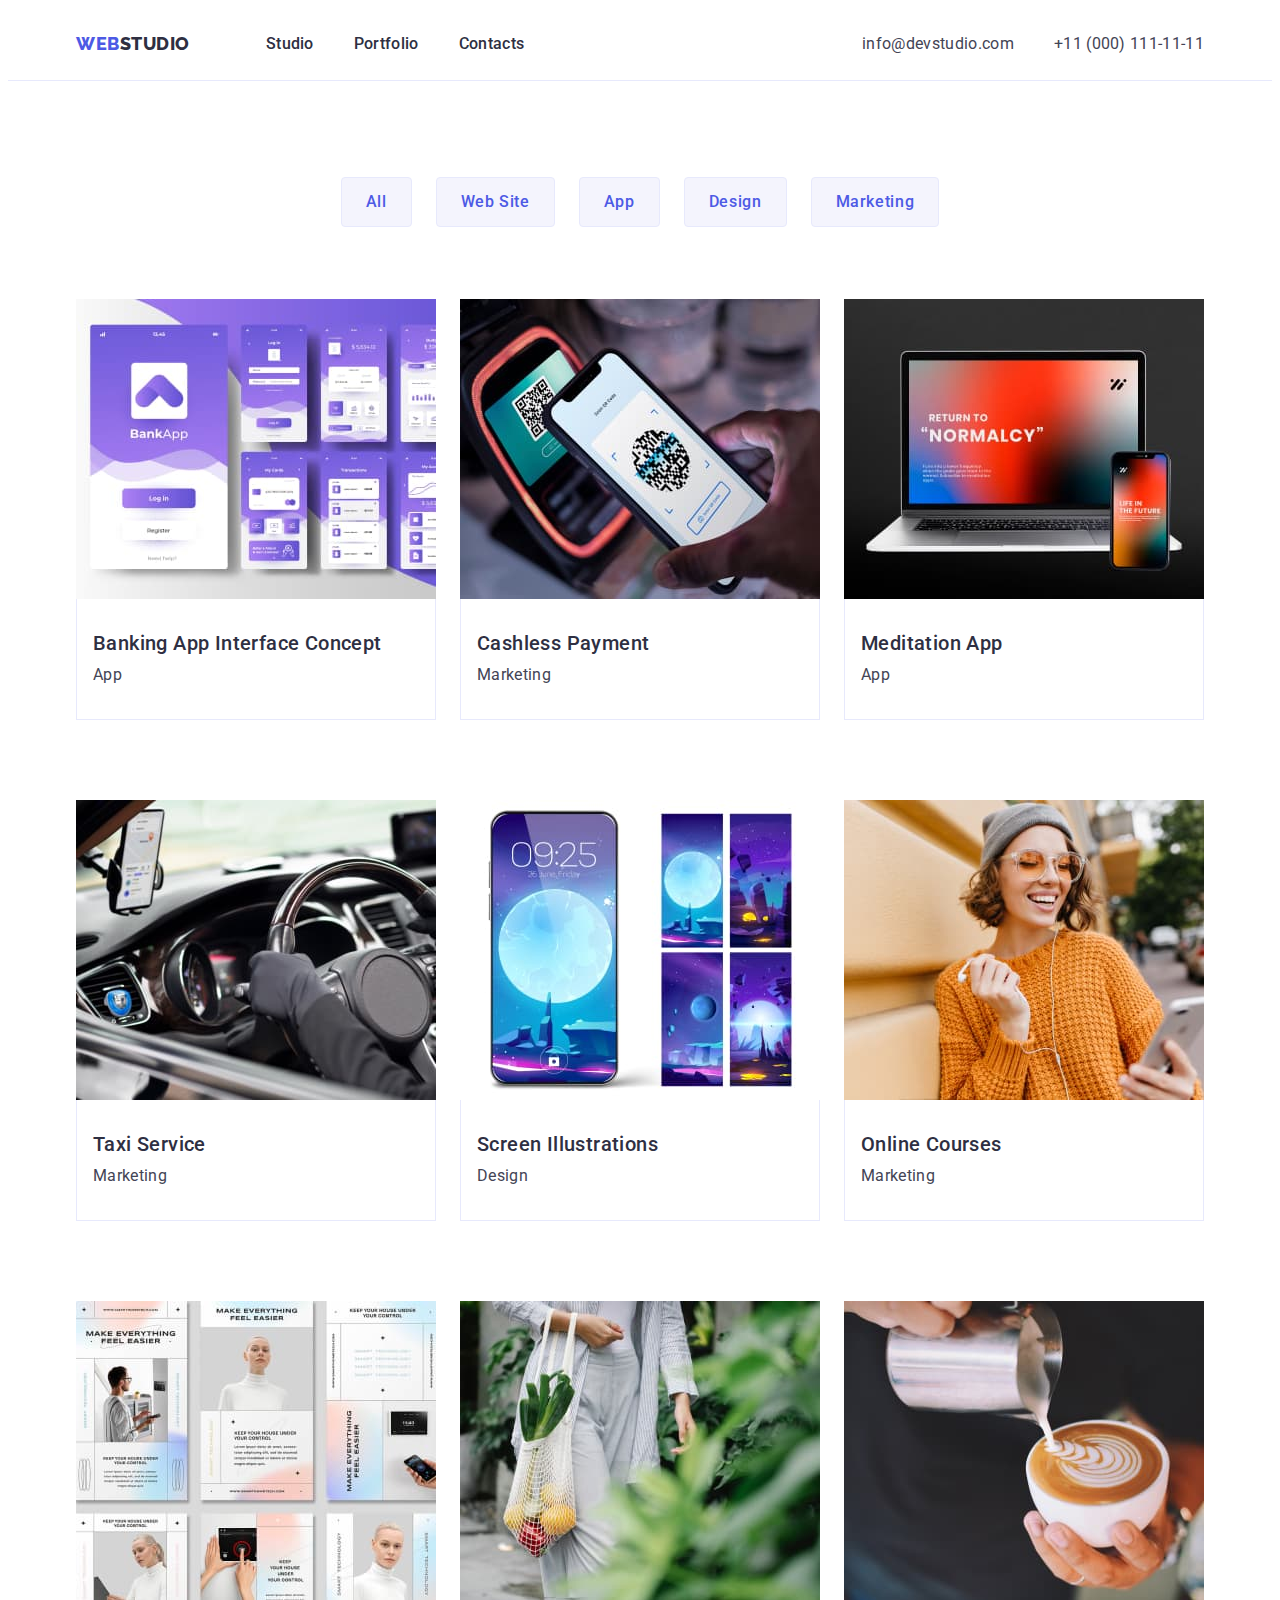
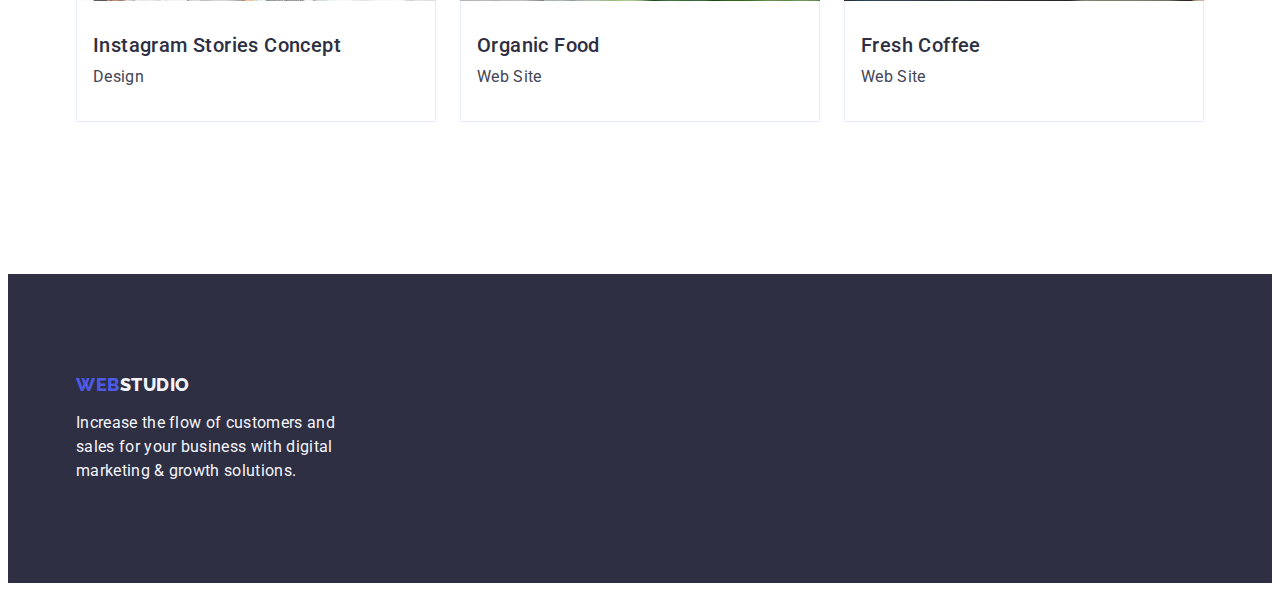
==== portfolio.html @ d4481805 "Initial commit" ====
<!DOCTYPE html>
<html lang="en">

<head>
    <meta charset="UTF-8">
    <meta http-equiv="X-UA-Compatible" content="IE=edge">
    <meta name="viewport" content="width=device-width, initial-scale=1.0">
    <title>Portfolio</title>
    <link rel="preconnect" href="https://fonts.googleapis.com">
    <link rel="preconnect" href="https://fonts.gstatic.com" crossorigin>
    <link
        href="https://fonts.googleapis.com/css2?family=Raleway:wght@800&family=Roboto:wght@400;500;700;900&display=swap"
        rel="stylesheet">
    <link rel="stylesheet" href="https://cdnjs.cloudflare.com/ajax/libs/modern-normalize/1.1.0/modern-normalize.min.css"
        integrity="sha512-wpPYUAdjBVSE4KJnH1VR1HeZfpl1ub8YT/NKx4PuQ5NmX2tKuGu6U/JRp5y+Y8XG2tV+wKQpNHVUX03MfMFn9Q=="
        crossorigin="anonymous" referrerpolicy="no-referrer" />
    <link rel="stylesheet" href="./css/styles.css" />
</head>

<body>

    <!--Шапка сайту-->

    <header class="page-hdr">
        <div class="container page-header-container">
            <nav class="page-nav nav-menu">
                <a class="link logo-web" href="./index.html">Web<span class="logo-studioup">Studio</span></a>

                <ul class="list nav">
                    <li><a class="link nav-link" href="./index.html">Studio</a></li>
                    <li><a class="link nav-link" href="./portfolio.html">Portfolio</a></li>
                    <li><a class="link nav-link" href="">Contacts</a></li>
                </ul>
            </nav>

            <address class="adrs">
                <ul class="address-links list">
                    <li><a class="link" href="mailto:info@devstudio.com">info@devstudio.com</a> </li>
                    <li><a class="link" href="tel:+110001111111">+11 (000) 111-11-11</a></li>
                </ul>
            </address>
        </div>
    </header>

    <main>

        <!--Перша секція-->

        <section class="section section-photo">
            <div class="container">
                <h1 class="visually-hidden">All</h1>
                <ul class="filter-btn list">
                    <li><button class="btn" type="button">All</button></li>
                    <li><button class="btn" type="button">Web Site</button></li>
                    <li><button class="btn" type="button">App</button></li>
                    <li><button class="btn" type="button">Design</button></li>
                    <li><button class="btn" type="button">Marketing</button></li>
                </ul>

                <ul class="item-photo list">
                    <li class="item-card">
                        <a class="link" href=""><img class="down-card" src="./images/banking-app-interface-concept.jpg"
                                alt="Banking App Interface Concept" width="360">
                            <div class="text-card">
                                <h2 class="title">Banking App Interface Concept</h2>
                                <p class="subtitle">App</p>
                            </div>
                        </a>
                    </li>
                    <li class="item-card">
                        <a class="link" href=""><img class="down-card" src="./images/cashless-payment.jpg"
                                alt="Cashless Payment" width="360">
                            <div class="text-card">
                                <h2 class="title">Cashless Payment</h2>
                                <p class="subtitle">Marketing</p>
                            </div>
                        </a>
                    </li>
                    <li class="item-card">
                        <a class="link" href=""><img class="down-card" src="./images/meditation-app.jpg"
                                alt="Meditation App" width="360">
                            <div class="text-card">
                                <h2 class="title">Meditation App</h2>
                                <p class="subtitle">App</p>
                            </div>
                        </a>
                    </li>
                    <li class="item-card">
                        <a class="link" href=""><img class="down-card" src="./images/taxi-service.jpg"
                                alt="Taxi Service" width="360">
                            <div class="text-card">
                                <h2 class="title">Taxi Service</h2>
                                <p class="subtitle">Marketing</p>
                            </div>
                        </a>
                    </li>
                    <li class="item-card">
                        <a class="link" href=""><img class="down-card" src="./images/screen-illustrations.jpg"
                                alt="Screen Illustrations" width="360">
                            <div class="text-card">
                                <h2 class="title">Screen Illustrations</h2>
                                <p class="subtitle">Design</p>
                            </div>
                        </a>
                    </li>
                    <li class="item-card">
                        <a class="link" href=""><img class="down-card" src="./images/online-courses.jpg"
                                alt="Online Courses" width="360">
                            <div class="text-card">
                                <h2 class="title">Online Courses</h2>
                                <p class="subtitle">Marketing</p>
                            </div>
                        </a>
                    </li>
                    <li class="item-card">
                        <a class="link" href=""><img class="down-card" src="./images/instagram-stories-concept.jpg"
                                alt="Instagram Stories Concept" width="360">
                            <div class="text-card">
                                <h2 class="title">Instagram Stories Concept</h2>
                                <p class="subtitle">Design</p>
                            </div>
                        </a>
                    </li>
                    <li class="item-card">
                        <a class="link" href=""><img class="down-card" src="./images/organic-food.jpg"
                                alt="Organic Food" width="360">
                            <div class="text-card">
                                <h2 class="title">Organic Food</h2>
                                <p class="subtitle">Web Site</p>
                            </div>
                        </a>
                    </li>
                    <li class="item-card">
                        <a class="link" href=""><img class="down-card" src="./images/fresh-coffee.jpg"
                                alt="Fresh Coffee" width="360">
                            <div class="text-card">
                                <h2 class="title">Fresh Coffee</h2>
                                <p class="subtitle">Web Site</p>
                            </div>
                        </a>
                    </li>
                </ul>
            </div>
        </section>

    </main>

    <!--Підвал-->

    <footer class="foot-menu">
        <div class="container">
            <a class="link logo-webfoot" href="./index.html">Web<span class="logo-studiofoot">Studio</span></a>
            <p class="foot-text">Increase the flow of customers and sales for your business with digital marketing &
                growth
                solutions.</p>
        </div>
    </footer>



</body>

</html>
---- css/styles.css ----
/* root */

:root {
  --fontfamily: "Roboto", sans-serif;
  --fontfamilysecond: "Raleway", sans-serif;
  --maincolor: #434455;
  --textcolor: #2e2f42;
  --secondarycolor: #f4f4fd;
  --backgroundcolor: #ffffff;
  --logowebcolor: #4d5ae5;
  --activebackbtncolor: #404bbf;
  --btnbordercolor: #e7e9fc;
}

/* Скидання стилів браузера  */

.list {
  list-style: none;
}

.link {
  text-decoration: none;
}

h1,
h2,
h3,
h4,
p {
  margin-top: 0;
  margin-bottom: 0;
}

ul,
ol {
  margin-top: 0;
  margin-bottom: 0;
  padding-left: 0;
}

img {
  display: block;
}

.container {
  width: 1158px;
  padding: 0 15px;
  margin-left: auto;
  margin-right: auto;
}

/* border-box ===========================================================*/

html {
  box-sizing: border-box;
}

/* Це рамка блоків для верстки. Потім потрібно буде видалити =============================*/

.box {
  outline: 2px solid orangered;
}

*,
*::before,
*::after {
  box-sizing: inherit;
}

/*body* - глобальні стилі */

body {
  font-family: var(--fontfamily);
  color: var(--maincolor);
  background-color: var(--backgroundcolor);
}

.section {
  padding-top: 120px;
  padding-bottom: 120px;
}

.title {
  margin-top: 0;
  margin-bottom: 8px;
}

.visually-hidden {
  position: absolute;
  width: 1px;
  height: 1px;
  margin: -1px;
  border: 0;
  padding: 0;

  white-space: nowrap;
  clip-path: inset(100%);
  clip: rect(0 0 0 0);
  overflow: hidden;
}

/* Header */

.page-hdr {
  border-bottom: 1px solid var(--btnbordercolor);
}

.page-header-container {
  display: flex;
  align-items: center;
}

.page-nav {
  display: flex;
  align-items: center;
}

.nav-menu > a {
  font-size: 18px;
  font-weight: 800;
  font-size: 18px;
  line-height: 1.17;
  display: flex;
  align-items: center;
  letter-spacing: 0.03em;
  text-transform: uppercase;
}

.logo-web {
  color: var(--logowebcolor);
  font-family: var(--fontfamilysecond);
  margin-right: 76px;
}

/* Лого Studio верх */

.logo-studioup {
  color: var(--textcolor);
  font-family: var(--fontfamilysecond);
}

/* Лого Studio низ */

.logo-studiofoot {
  color: var(--secondarycolor);
  font-family: var(--fontfamilysecond);
}

/* Навігація */

.nav {
  display: flex;
  align-items: center;
  gap: 40px;
}

.nav-link {
  display: block;
  font-weight: 500;
  line-height: 1.5;
  letter-spacing: 0.02em;
  color: var(--textcolor);
  padding: 24px 0;
}

.nav-link:hover,
.nav-link:focus {
  color: var(--activebackbtncolor);
}

/* Contacts */

.adrs {
  font-style: normal;
  margin-left: auto;
}

.address-links {
  display: flex;
  align-items: center;
  gap: 40px;
}

.address-links .link {
  font-weight: 400;
  line-height: 1.5;
  letter-spacing: 0.02em;
  color: var(--maincolor);
}

.address-links .link:hover,
.address-links .link:focus {
  color: var(--activebackbtncolor);
}

/* Перша секція / Hero */

.hero {
  background-color: var(--textcolor);
  text-align: center;
  padding-top: 188px;
  padding-bottom: 188px;
}

.hero-title {
  font-weight: 700;
  font-size: 56px;
  line-height: 1.07;
  margin-top: 0;
  margin-right: auto;
  margin-left: auto;
  letter-spacing: 0.02em;
  color: var(--backgroundcolor);

  margin-bottom: 40px;
  display: block;
  max-width: 496px;
}

.hero-btn {
  font-weight: 500;
  font-size: 16px;
  line-height: 1.5;

  align-items: center;
  letter-spacing: 0.04em;
  font-family: var(--fontfamily);
  color: var(--backgroundcolor);
  background-color: var(--logowebcolor);
  cursor: pointer;
  border-radius: 4px;
  padding: 16px 32px;
  display: block;
  margin-left: auto;
  margin-right: auto;
  min-width: 169px;
  height: 56px;
  border: none;
}

.hero-btn:hover,
.hero-btn:focus {
  background-color: var(--activebackbtncolor);
}

/* Друга секція / advantages */

.advant {
  width: 264px;
}

.advantages {
  display: flex;
  gap: 24px;
}

.tit .title {
  font-weight: 500;
  font-size: 20px;
  line-height: 1.2;
  letter-spacing: 0.02em;
  color: var(--textcolor);
  background-color: var(--backgroundcolor);
}

.text-title {
  font-weight: 400;
  font-size: 16px;
  line-height: 1.5;
  letter-spacing: 0.02em;
}

/* Третя секція */

.no-padding {
  padding-top: 0;
}

.headline {
  font-weight: 700;
  font-size: 36px;
  line-height: 1.11;
  text-align: center;
  letter-spacing: 0.02em;
  text-transform: capitalize;
  color: var(--textcolor);
  padding-top: 0;
  margin-top: 0;
  margin-bottom: 72px;
}

.list-doing {
  display: flex;
  gap: 24px;
}

.wedoing {
  display: block;
  width: 360px;
}

/* Четверта секція */

.section-team {
  background-color: var(--secondarycolor);
  filter: drop-shadow(0px 4px 4px rgba(0, 0, 0, 0.25));
}

.master-photo {
  background-color: var(--backgroundcolor);
}

.tit-container {
  padding: 32px 16px;
  box-shadow: 0px 1px 6px rgba(46, 47, 66, 0.08),
    0px 1px 1px rgba(46, 47, 66, 0.16), 0px 2px 1px rgba(46, 47, 66, 0.08);
  border-radius: 0px 0px 4px 4px;
}

.name-center {
  text-align: center;
}

.headline-team {
  font-weight: 700;
  font-size: 36px;
  line-height: 1.11;
  text-align: center;
  letter-spacing: 0.02em;
  text-transform: capitalize;
  color: var(--textcolor);
  margin-top: 0;
  margin-bottom: 72px;
}

.team-img {
  display: flex;
  gap: 24px;
}

/* Перша секція Portfolio */

.btn {
  font-weight: 500;
  font-size: 16px;
  font-family: var(--fontfamily);
  line-height: 1.5;
  display: flex;
  align-items: center;
  text-align: center;
  letter-spacing: 0.04em;
  color: var(--logowebcolor);
  background-color: var(--secondarycolor);
  cursor: pointer;
  border-radius: 4px;
  padding: 12px 24px;
  display: inline-block;
  border: 1px solid var(--btnbordercolor);
}

.btn:hover,
.btn:focus,
.btn:active {
  color: var(--backgroundcolor);
  background-color: var(--activebackbtncolor);
  border: 1px solid transparent;
}

/* Друга секція Portfolio */

.section-photo {
  padding-top: 96px;
}

.filter-btn {
  display: flex;
  justify-content: center;
  gap: 24px;
  margin-bottom: 72px;
}

.item-card {
  padding-bottom: 32px;
}

.item-photo {
  display: flex;
  flex-wrap: wrap;

  gap: 24px;
  row-gap: 48px;
}

.item-photo .title {
  font-weight: 500;
  font-size: 20px;
  line-height: 1.2;
  letter-spacing: 0.02em;
  color: var(--textcolor);
}

.item-photo .subtitle {
  font-family: var(--fontfamily);
  font-weight: 400;
  font-size: 16px;
  line-height: 1.5;
  letter-spacing: 0.02em;
  color: var(--maincolor);
}

.text-card {
  padding: 32px 16px;

  border: 1px solid var(--btnbordercolor);
  border-top: 0;
}

/* Підвал */

.logo-webfoot {
  font-size: 18px;
  font-weight: 800;
  line-height: 1.17;
  display: flex;
  align-items: center;
  letter-spacing: 0.03em;
  text-transform: uppercase;
  display: block;
  color: var(--logowebcolor);
  font-family: var(--fontfamilysecond);
  margin-bottom: 16px;
  display: inline-block;
}

.foot-menu {
  background-color: var(--textcolor);
  padding-top: 100px;
  padding-bottom: 100px;
}

.foot-text {
  font-weight: 400;
  line-height: 1.5;
  letter-spacing: 0.02em;
  color: var(--secondarycolor);
  width: 264px;
}
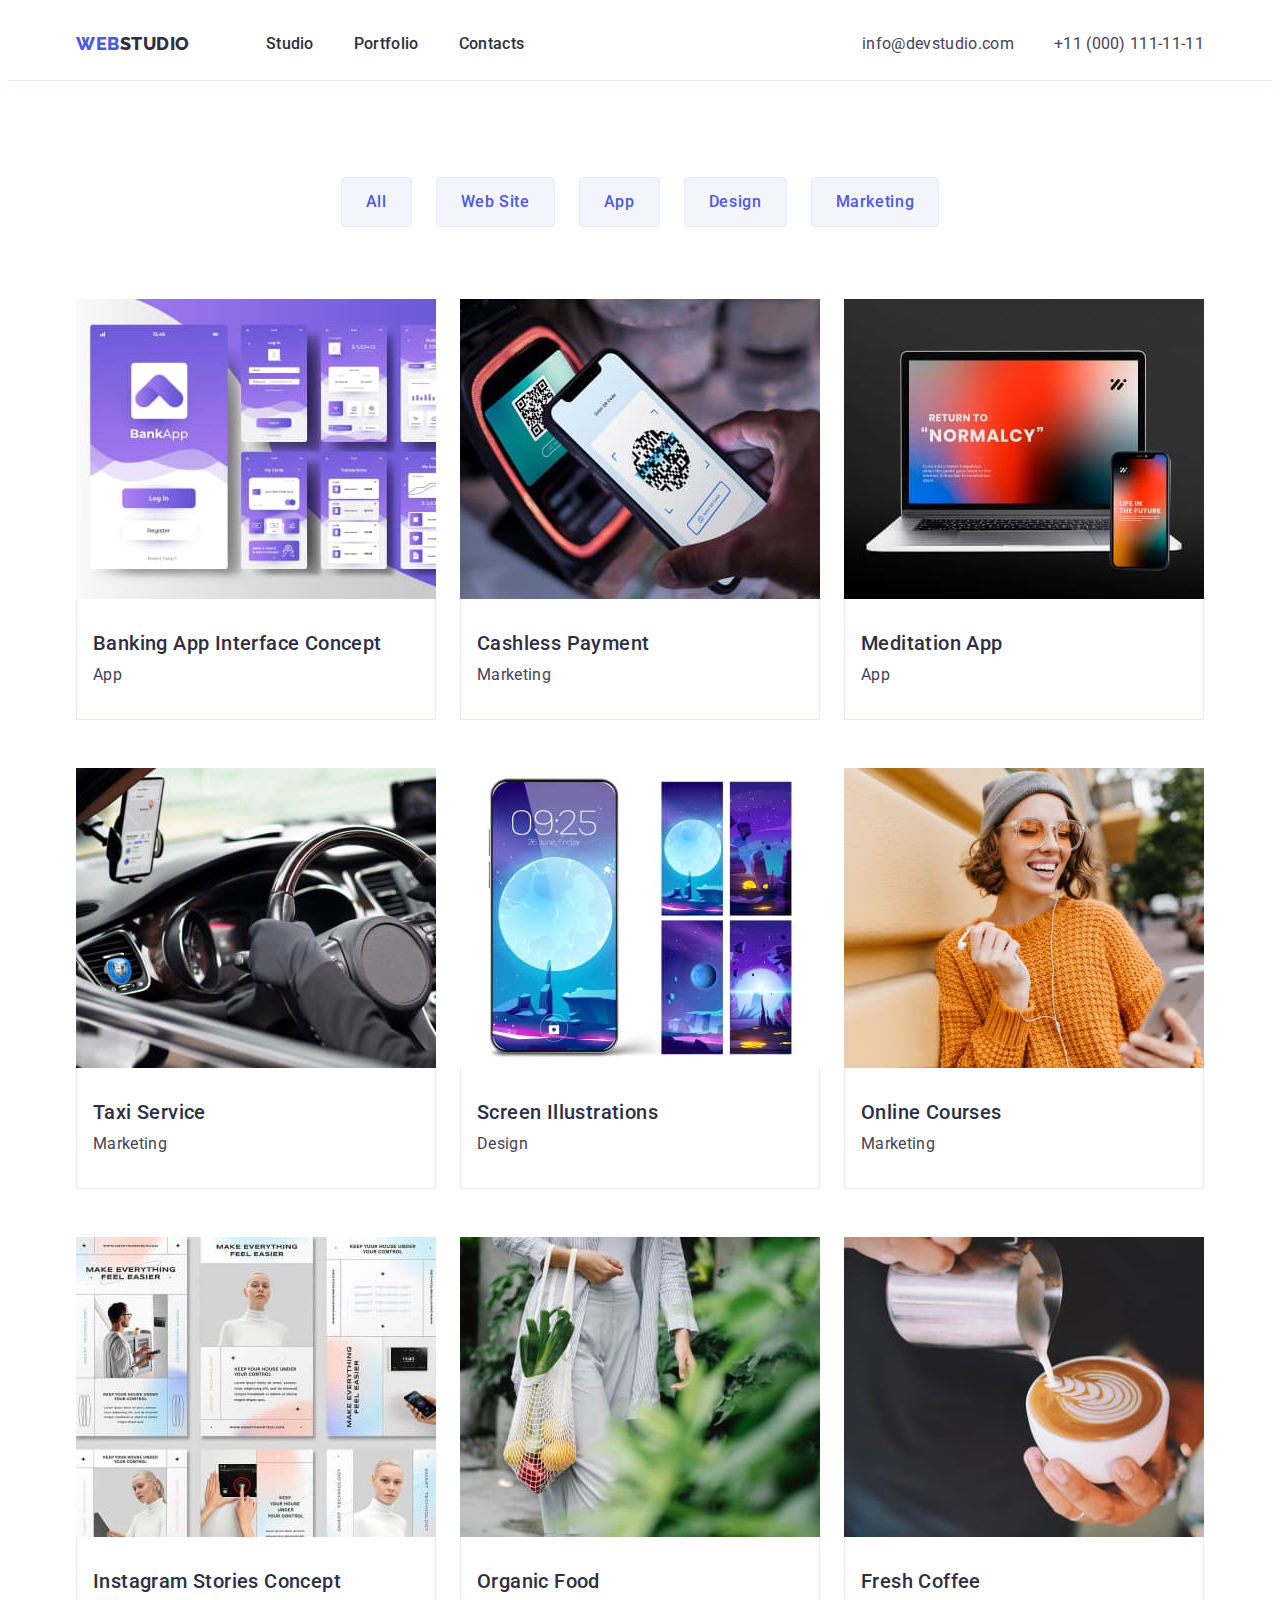
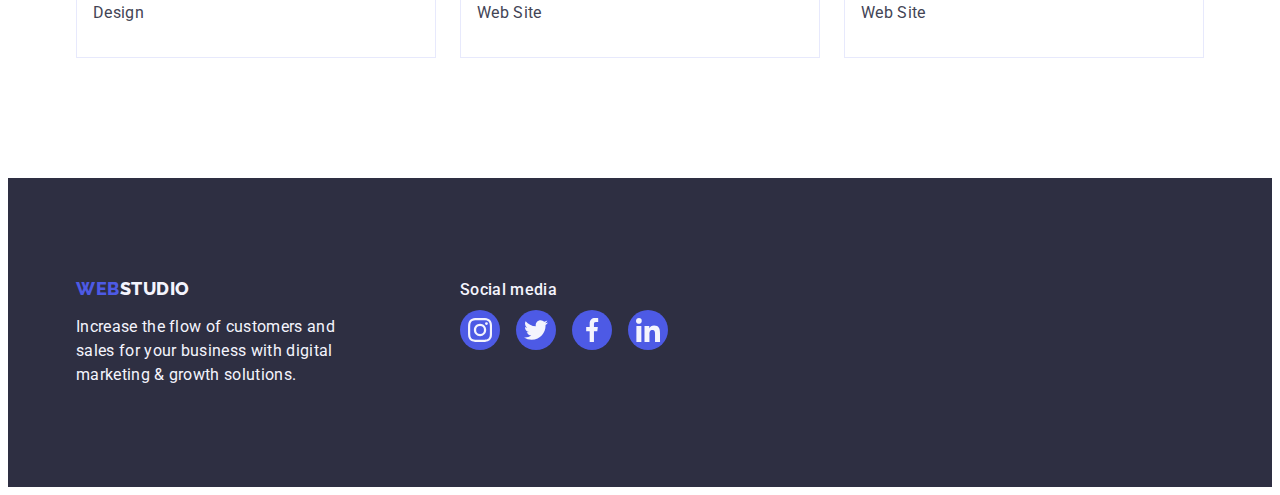
==== commit 461efadb: "Домашнє завдання 4" ====
--- a/portfolio.html
+++ b/portfolio.html
@@ -148,11 +148,51 @@
     <!--Підвал-->
 
     <footer class="foot-menu">
-        <div class="container">
-            <a class="link logo-webfoot" href="./index.html">Web<span class="logo-studiofoot">Studio</span></a>
-            <p class="foot-text">Increase the flow of customers and sales for your business with digital marketing &
-                growth
-                solutions.</p>
+        <div class="container flex-foot">
+            <div class="foot-indent">
+                <a class="link logo-webfoot" href="./index.html">Web<span class="logo-studiofoot">Studio</span></a>
+                <p class="foot-text">Increase the flow of customers and sales for your business with digital
+                    marketing &
+                    growth
+                    solutions.</p>
+            </div>
+            <div>
+                <h2 class="social-title">Social media</h2>
+                <ul class="foot-links list">
+                    <li>
+                        <a class="footer-link" href="" target="_blank" rel="noopener no-referrer"
+                            area-label="icon instagram">
+                            <svg class="social-icon" width="24" height="24">
+                                <use href="./images/icons.svg#icon-instagram"></use>
+                            </svg>
+                        </a>
+                    </li>
+                    <li>
+                        <a class="footer-link link" href="" target="_blank" rel="noopener no-referrer"
+                            area-label="icon twitter">
+                            <svg class="social-icon" width="24" height="24">
+                                <use href="./images/icons.svg#icon-twitter"></use>
+                            </svg>
+                        </a>
+                    </li>
+                    <li>
+                        <a class="footer-link link" href="" target="_blank" rel="noopener no-referrer"
+                            area-label="icon facebook">
+                            <svg class="social-icon" width="24" height="24">
+                                <use href="./images/icons.svg#icon-facebook"></use>
+                            </svg>
+                        </a>
+                    </li>
+                    <li>
+                        <a class="footer-link link" href="" target="_blank" rel="noopener no-referrer"
+                            area-label="icon linkedin">
+                            <svg class="social-icon" width="24" height="24">
+                                <use href="./images/icons.svg#icon-linkedin"></use>
+                            </svg>
+                        </a>
+                    </li>
+                </ul>
+            </div>
         </div>
     </footer>
 
--- a/css/styles.css
+++ b/css/styles.css
@@ -10,6 +10,8 @@
   --logowebcolor: #4d5ae5;
   --activebackbtncolor: #404bbf;
   --btnbordercolor: #e7e9fc;
+  --clienticonfill: #8e8f99;
+  --footlinkfocuscolor: #31d0aa;
 }
 
 /* Скидання стилів браузера  */
@@ -211,7 +213,6 @@
   margin-left: auto;
   letter-spacing: 0.02em;
   color: var(--backgroundcolor);
-
   margin-bottom: 40px;
   display: block;
   max-width: 496px;
@@ -221,7 +222,6 @@
   font-weight: 500;
   font-size: 16px;
   line-height: 1.5;
-
   align-items: center;
   letter-spacing: 0.04em;
   font-family: var(--fontfamily);
@@ -243,15 +243,48 @@
   background-color: var(--activebackbtncolor);
 }
 
+.overlay {
+  max-width: 1440px;
+  height: 600px;
+  margin-left: auto;
+  margin-right: auto;
+
+  background-image: linear-gradient(
+      to right,
+      rgba(46, 47, 66, 0.7),
+      rgba(46, 47, 66, 0.7)
+    ),
+    url(../images/people-office.jpg);
+
+  background-size: cover;
+  background-position: center;
+  background-repeat: no-repeat;
+}
+
 /* Друга секція / advantages */
+
+.advantages {
+  display: flex;
+  gap: 24px;
+}
 
 .advant {
   width: 264px;
 }
 
-.advantages {
-  display: flex;
-  gap: 24px;
+.advant-icon {
+  display: block;
+}
+
+.advant-decor {
+  display: flex;
+  justify-content: center;
+  align-items: center;
+  width: 264px;
+  height: 112px;
+  background: #f4f4fd;
+  border-radius: 4px;
+  margin-bottom: 8px;
 }
 
 .tit .title {
@@ -268,6 +301,7 @@
   font-size: 16px;
   line-height: 1.5;
   letter-spacing: 0.02em;
+  margin-bottom: 8px;
 }
 
 /* Третя секція */
@@ -303,7 +337,6 @@
 
 .section-team {
   background-color: var(--secondarycolor);
-  filter: drop-shadow(0px 4px 4px rgba(0, 0, 0, 0.25));
 }
 
 .master-photo {
@@ -311,7 +344,8 @@
 }
 
 .tit-container {
-  padding: 32px 16px;
+  padding-top: 32px;
+  padding-bottom: 32px;
   box-shadow: 0px 1px 6px rgba(46, 47, 66, 0.08),
     0px 1px 1px rgba(46, 47, 66, 0.16), 0px 2px 1px rgba(46, 47, 66, 0.08);
   border-radius: 0px 0px 4px 4px;
@@ -336,6 +370,66 @@
 .team-img {
   display: flex;
   gap: 24px;
+}
+
+.links-list {
+  display: flex;
+  justify-content: center;
+  gap: 24px;
+}
+
+.social-links {
+  border-radius: 50%;
+  width: 40px;
+  height: 40px;
+  display: flex;
+  justify-content: center;
+  align-items: center;
+  background-color: var(--logowebcolor);
+}
+
+.social-links:hover,
+.social-links:focus {
+  background-color: var(--activebackbtncolor);
+}
+
+.social-icon {
+  fill: var(--secondarycolor);
+}
+
+/* П'ята секція */
+
+.cust-title {
+  font-weight: 700;
+  font-size: 36px;
+  line-height: 1.11;
+  text-align: center;
+  letter-spacing: 0.02em;
+  text-transform: capitalize;
+  margin-bottom: 72px;
+}
+
+.clients {
+  display: flex;
+  gap: 24px;
+}
+
+.client-icon {
+  display: block;
+  width: 168px;
+  height: 88px;
+  display: flex;
+  justify-content: center;
+  align-items: center;
+  border: 1px solid var(--clienticonfill);
+  border-radius: 4px;
+  fill: var(--clienticonfill);
+}
+
+.client-icon:hover,
+.client-icon:focus {
+  fill: var(--activebackbtncolor);
+  border-color: var(--activebackbtncolor);
 }
 
 /* Перша секція Portfolio */
@@ -364,6 +458,7 @@
   color: var(--backgroundcolor);
   background-color: var(--activebackbtncolor);
   border: 1px solid transparent;
+  box-shadow: 0px 4px 4px rgba(0, 0, 0, 0.25);
 }
 
 /* Друга секція Portfolio */
@@ -379,8 +474,9 @@
   margin-bottom: 72px;
 }
 
-.item-card {
-  padding-bottom: 32px;
+.item-card:hover {
+  box-shadow: 0px 1px 6px rgba(46, 47, 66, 0.08),
+    0px 1px 1px rgba(46, 47, 66, 0.16), 0px 2px 1px rgba(46, 47, 66, 0.08);
 }
 
 .item-photo {
@@ -418,6 +514,7 @@
 /* Підвал */
 
 .logo-webfoot {
+  display: flex;
   font-size: 18px;
   font-weight: 800;
   line-height: 1.17;
@@ -429,19 +526,60 @@
   color: var(--logowebcolor);
   font-family: var(--fontfamilysecond);
   margin-bottom: 16px;
-  display: inline-block;
+  display: block;
 }
 
 .foot-menu {
   background-color: var(--textcolor);
   padding-top: 100px;
   padding-bottom: 100px;
+  display: block;
+}
+
+.flex-foot {
+  display: flex;
+}
+
+.foot-indent {
+  margin-right: 120px;
+  align-items: baseline;
 }
 
 .foot-text {
+  display: inline-block;
   font-weight: 400;
   line-height: 1.5;
   letter-spacing: 0.02em;
   color: var(--secondarycolor);
   width: 264px;
 }
+
+.social-title {
+  font-weight: 500;
+  font-size: 16px;
+  line-height: 1.5;
+  letter-spacing: 0.02em;
+  color: var(--secondarycolor);
+  margin-bottom: 8px;
+}
+
+.foot-links {
+  display: flex;
+  width: 208px;
+  gap: 16px;
+}
+
+.footer-link {
+  border-radius: 50%;
+  width: 40px;
+  min-height: 40px;
+  display: flex;
+  justify-content: center;
+  align-items: center;
+  background-color: var(--logowebcolor);
+}
+
+.footer-link:hover,
+.footer-link:focus {
+  background-color: var(--footlinkfocuscolor);
+}
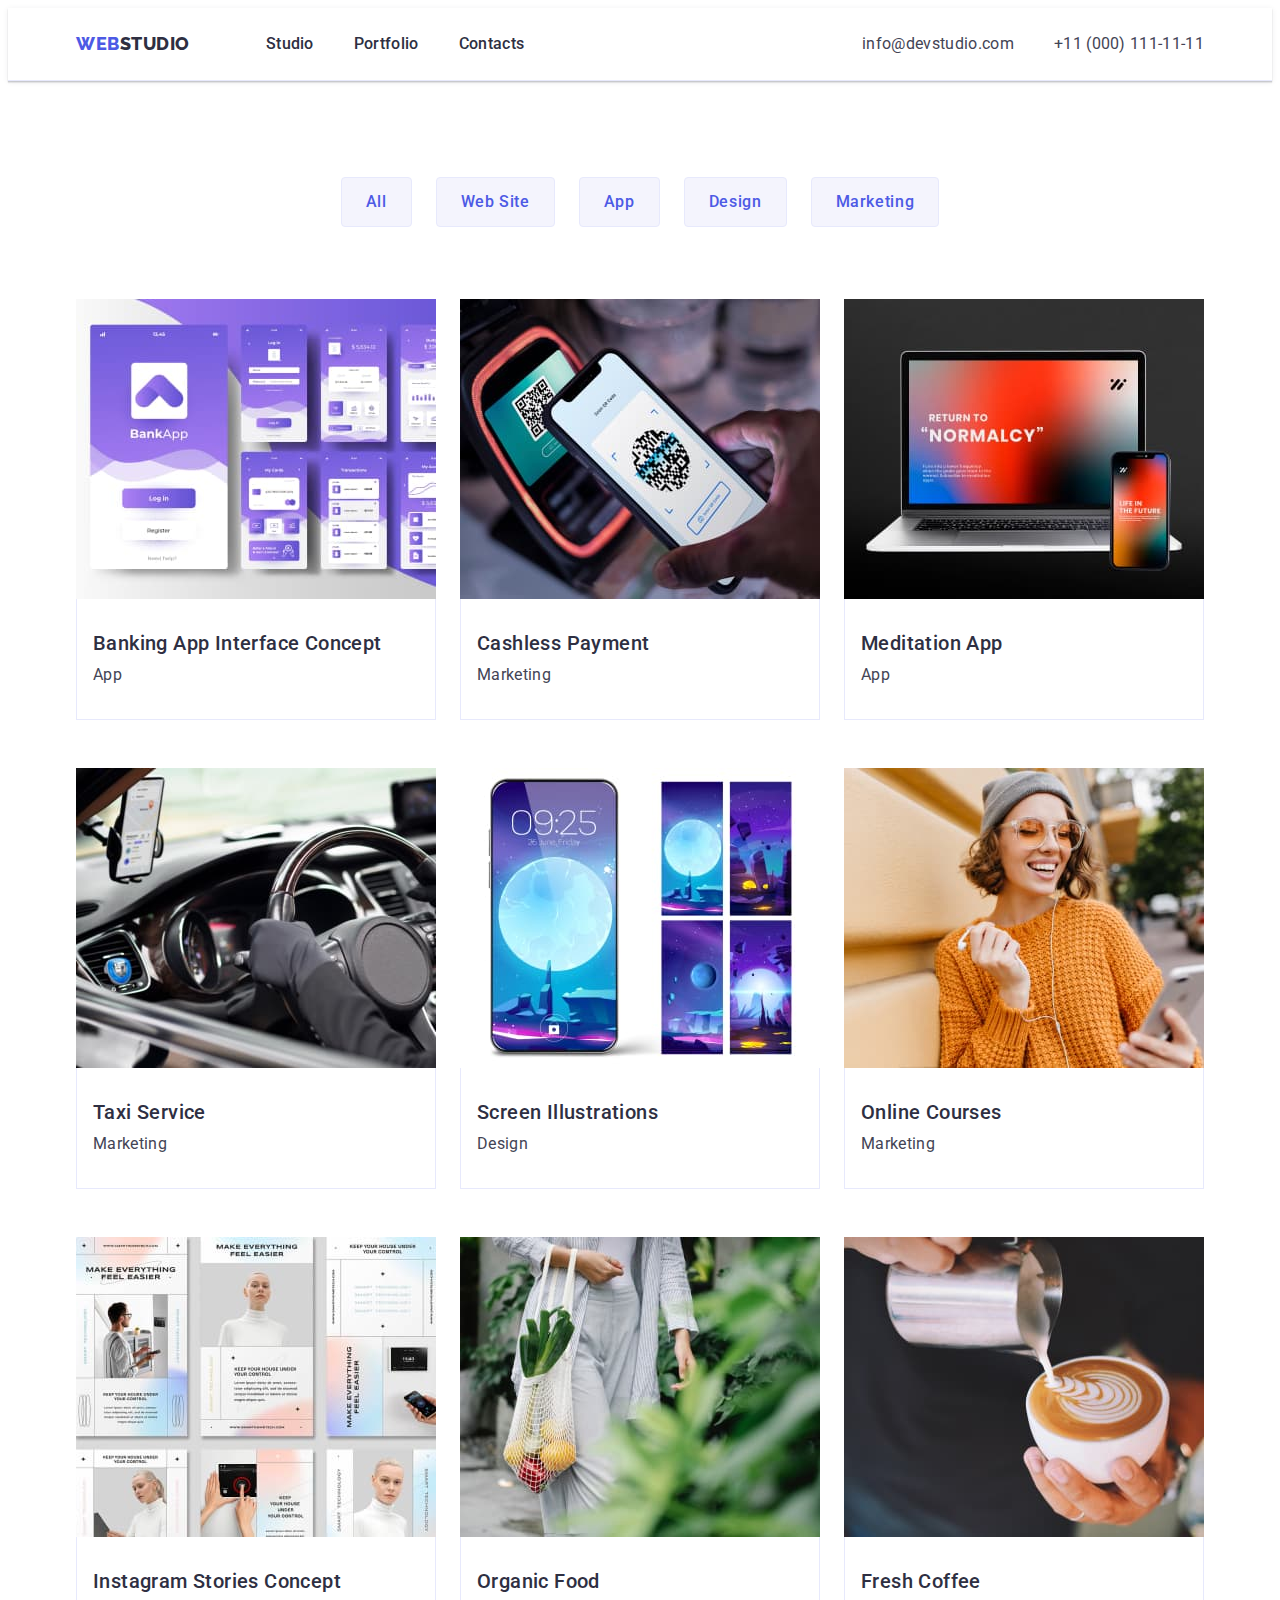
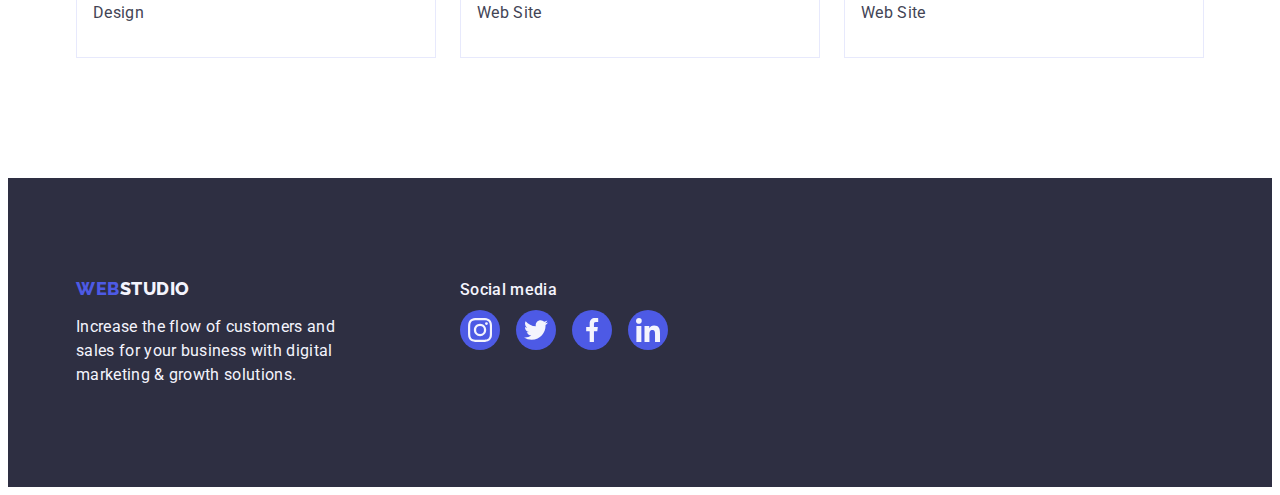
==== commit 8039bd39: "Домашнє завдання 4" ====
--- a/portfolio.html
+++ b/portfolio.html
@@ -156,36 +156,32 @@
                     growth
                     solutions.</p>
             </div>
-            <div>
+            <div class="soc">
                 <h2 class="social-title">Social media</h2>
                 <ul class="foot-links list">
                     <li>
-                        <a class="footer-link" href="" target="_blank" rel="noopener no-referrer"
-                            area-label="icon instagram">
+                        <a class="footer-link" href="" target="_blank" rel="noopener no-referrer">
                             <svg class="social-icon" width="24" height="24">
                                 <use href="./images/icons.svg#icon-instagram"></use>
                             </svg>
                         </a>
                     </li>
                     <li>
-                        <a class="footer-link link" href="" target="_blank" rel="noopener no-referrer"
-                            area-label="icon twitter">
+                        <a class="footer-link link" href="" target="_blank" rel="noopener no-referrer">
                             <svg class="social-icon" width="24" height="24">
                                 <use href="./images/icons.svg#icon-twitter"></use>
                             </svg>
                         </a>
                     </li>
                     <li>
-                        <a class="footer-link link" href="" target="_blank" rel="noopener no-referrer"
-                            area-label="icon facebook">
+                        <a class="footer-link link" href="" target="_blank" rel="noopener no-referrer">
                             <svg class="social-icon" width="24" height="24">
                                 <use href="./images/icons.svg#icon-facebook"></use>
                             </svg>
                         </a>
                     </li>
                     <li>
-                        <a class="footer-link link" href="" target="_blank" rel="noopener no-referrer"
-                            area-label="icon linkedin">
+                        <a class="footer-link link" href="" target="_blank" rel="noopener no-referrer">
                             <svg class="social-icon" width="24" height="24">
                                 <use href="./images/icons.svg#icon-linkedin"></use>
                             </svg>
--- a/css/styles.css
+++ b/css/styles.css
@@ -105,6 +105,8 @@
 
 .page-hdr {
   border-bottom: 1px solid var(--btnbordercolor);
+  box-shadow: 0px 2px 1px rgba(46, 47, 66, 0.08),
+    0px 1px 1px rgba(46, 47, 66, 0.16), 0px 1px 6px rgba(46, 47, 66, 0.08);
 }
 
 .page-header-container {
@@ -250,7 +252,6 @@
   margin-right: auto;
 
   background-image: linear-gradient(
-      to right,
       rgba(46, 47, 66, 0.7),
       rgba(46, 47, 66, 0.7)
     ),
@@ -341,14 +342,14 @@
 
 .master-photo {
   background-color: var(--backgroundcolor);
+  box-shadow: 0px 1px 6px rgba(46, 47, 66, 0.08),
+    0px 1px 1px rgba(46, 47, 66, 0.16), 0px 2px 1px rgba(46, 47, 66, 0.08);
+  border-radius: 0px 0px 4px 4px;
 }
 
 .tit-container {
   padding-top: 32px;
   padding-bottom: 32px;
-  box-shadow: 0px 1px 6px rgba(46, 47, 66, 0.08),
-    0px 1px 1px rgba(46, 47, 66, 0.16), 0px 2px 1px rgba(46, 47, 66, 0.08);
-  border-radius: 0px 0px 4px 4px;
 }
 
 .name-center {
@@ -374,22 +375,24 @@
 
 .links-list {
   display: flex;
+  gap: 24px;
   justify-content: center;
-  gap: 24px;
-}
-
-.social-links {
+}
+
+.soc-link {
+  display: flex;
+  width: 100%;
+  height: 100%;
   border-radius: 50%;
   width: 40px;
   height: 40px;
-  display: flex;
+  background-color: var(--logowebcolor);
+  align-items: center;
   justify-content: center;
-  align-items: center;
-  background-color: var(--logowebcolor);
-}
-
-.social-links:hover,
-.social-links:focus {
+}
+
+.soc-link:hover,
+.soc-link:focus {
   background-color: var(--activebackbtncolor);
 }
 
@@ -458,7 +461,8 @@
   color: var(--backgroundcolor);
   background-color: var(--activebackbtncolor);
   border: 1px solid transparent;
-  box-shadow: 0px 4px 4px rgba(0, 0, 0, 0.25);
+  box-shadow: 0px 3px 1px rgba(0, 0, 0, 0.1), 0px 2px 1px rgba(0, 0, 0, 0.08),
+    0px 2px 2px rgba(0, 0, 0, 0.12);
 }
 
 /* Друга секція Portfolio */
@@ -474,7 +478,12 @@
   margin-bottom: 72px;
 }
 
-.item-card:hover {
+.item-card {
+  display: block;
+}
+
+.item-card:hover,
+.item-card:focus {
   box-shadow: 0px 1px 6px rgba(46, 47, 66, 0.08),
     0px 1px 1px rgba(46, 47, 66, 0.16), 0px 2px 1px rgba(46, 47, 66, 0.08);
 }
@@ -541,8 +550,9 @@
 }
 
 .foot-indent {
+  display: inline-block;
+  align-items: baseline;
   margin-right: 120px;
-  align-items: baseline;
 }
 
 .foot-text {
@@ -570,13 +580,13 @@
 }
 
 .footer-link {
+  display: flex;
   border-radius: 50%;
   width: 40px;
   min-height: 40px;
-  display: flex;
+  background-color: var(--logowebcolor);
   justify-content: center;
   align-items: center;
-  background-color: var(--logowebcolor);
 }
 
 .footer-link:hover,
